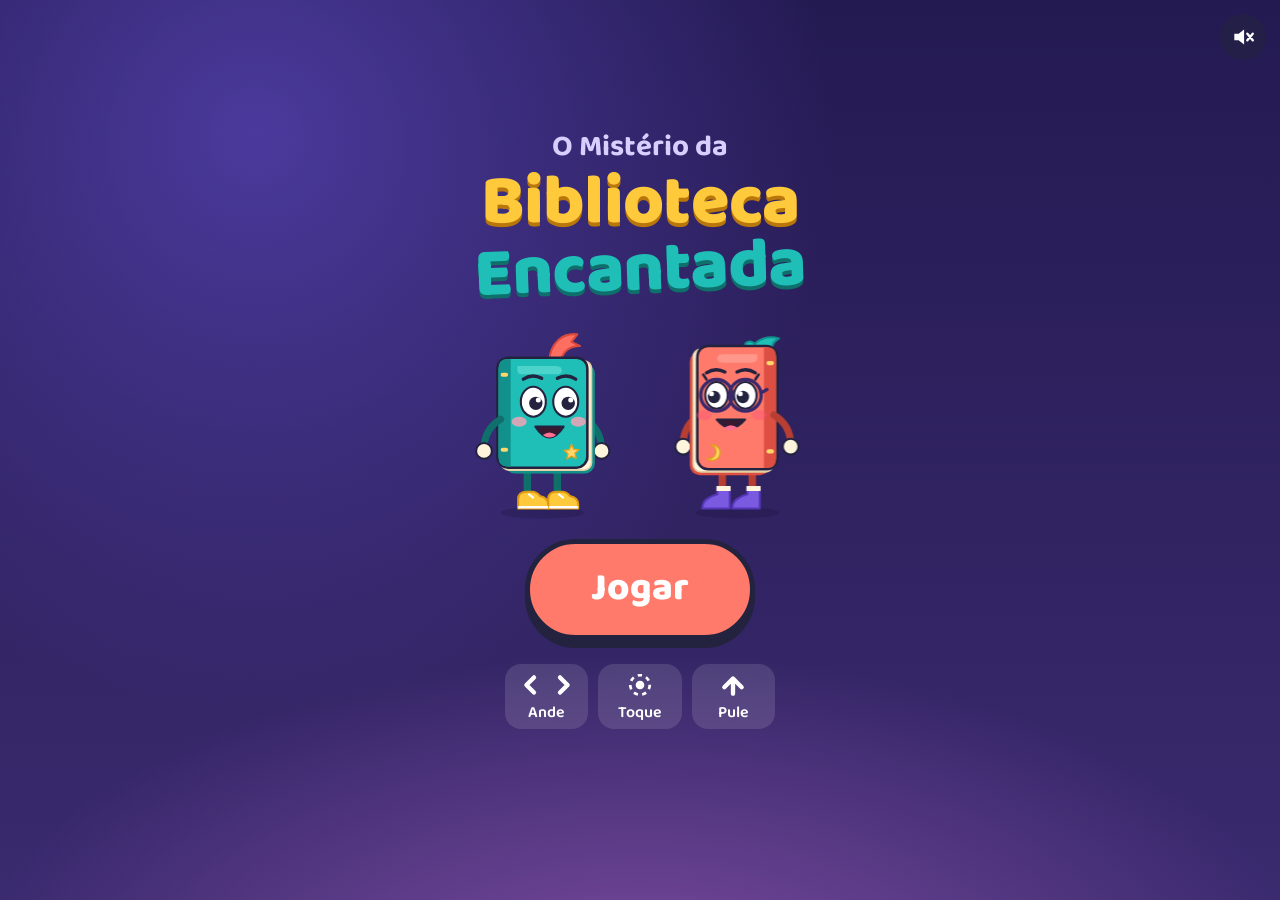
==== index.html @ 6176465b "O Mistério da Biblioteca Encantada: jogo completo com três fases Lilo e Lila (personagens em SVG), b" ====
<!doctype html>
<html lang="pt-BR">
<head>
  <meta charset="utf-8">
  <meta name="viewport" content="width=device-width, initial-scale=1, viewport-fit=cover">
  <title>O Mistério da Biblioteca Encantada</title>
  <meta name="description" content="Jogo educativo para crianças de 6 a 10 anos: ajude os livros vivos Lilo e Lila a recuperar as palavras mágicas da biblioteca.">
  <meta name="theme-color" content="#2a1c55">
  <meta name="robots" content="noindex">
  <link rel="icon" href="data:image/svg+xml,%3Csvg xmlns='http://www.w3.org/2000/svg' viewBox='0 0 64 64'%3E%3Crect x='12' y='8' width='40' height='50' rx='7' fill='%231fbfb8' stroke='%2323233f' stroke-width='4'/%3E%3Ccircle cx='26' cy='28' r='6' fill='%23fff'/%3E%3Ccircle cx='40' cy='28' r='6' fill='%23fff'/%3E%3Ccircle cx='27' cy='29' r='2.5' fill='%2323233f'/%3E%3Ccircle cx='41' cy='29' r='2.5' fill='%2323233f'/%3E%3Cpath d='M25 40q8 8 16 0z' fill='%233a1830'/%3E%3C/svg%3E">
  <link rel="preload" href="fonts/baloo2.woff2" as="font" type="font/woff2" crossorigin>
  <link rel="stylesheet" href="css/chars.css">
  <link rel="stylesheet" href="css/game.css">
</head>
<body>
<div id="game">
  <div id="stage">
    <div id="world"><div id="back" class="layer"></div><div id="mid" class="layer"></div><div id="things"></div></div>
    <div id="hud">
      <ol id="phases" aria-label="Fases"><li><span>1</span></li><li><span>2</span></li><li><span>3</span></li></ol>
      <div class="hud-btns">
        <button type="button" class="round sound" data-sound aria-pressed="false" aria-label="Ligar o som"><svg viewBox="0 0 24 24"><path d="M4 9v6h4l5 4V5L8 9z" fill="currentColor"/><path class="waves" d="M16 9q2 3 0 6M18.5 6.500q4.5 5.5 0 11" fill="none" stroke="currentColor" stroke-width="2" stroke-linecap="round"/><path class="mute" d="M16 9l5 6M21 9l-5 6" fill="none" stroke="currentColor" stroke-width="2.2" stroke-linecap="round"/></svg></button>
        <button type="button" class="round" id="b-home" aria-label="Voltar ao início"><svg viewBox="0 0 24 24"><path d="M4 11l8-7 8 7v9h-5v-6h-6v6H4z" fill="currentColor"/></svg></button>
      </div>
    </div>
  </div>

  <div id="tray">
    <div class="pad pad-l">
      <button type="button" class="ctl" id="b-left" aria-label="Andar para a esquerda"><svg viewBox="0 0 24 24"><path d="M15 4L7 12l8 8" fill="none" stroke="currentColor" stroke-width="4" stroke-linecap="round" stroke-linejoin="round"/></svg></button>
      <button type="button" class="ctl" id="b-right" aria-label="Andar para a direita"><svg viewBox="0 0 24 24"><path d="M9 4l8 8-8 8" fill="none" stroke="currentColor" stroke-width="4" stroke-linecap="round" stroke-linejoin="round"/></svg></button>
    </div>
    <div id="ctx" aria-live="polite"></div>
    <div class="pad pad-r">
      <button type="button" class="ctl act" id="b-act" aria-label="Investigar"><svg viewBox="0 0 24 24"><circle cx="10.5" cy="10.5" r="6" fill="none" stroke="currentColor" stroke-width="3.5"/><path d="M15 15l5.5 5.5" stroke="currentColor" stroke-width="4" stroke-linecap="round"/></svg></button>
      <button type="button" class="ctl jump" id="b-jump" aria-label="Pular"><svg viewBox="0 0 24 24"><path d="M4 14l8-8 8 8M12 7v13" fill="none" stroke="currentColor" stroke-width="4" stroke-linecap="round" stroke-linejoin="round"/></svg></button>
    </div>
  </div>

  <section id="start" class="screen" aria-labelledby="titulo">
    <button type="button" class="round sound corner" data-sound aria-pressed="false" aria-label="Ligar o som"><svg viewBox="0 0 24 24"><path d="M4 9v6h4l5 4V5L8 9z" fill="currentColor"/><path class="waves" d="M16 9q2 3 0 6M18.5 6.500q4.5 5.5 0 11" fill="none" stroke="currentColor" stroke-width="2" stroke-linecap="round"/><path class="mute" d="M16 9l5 6M21 9l-5 6" fill="none" stroke="currentColor" stroke-width="2.2" stroke-linecap="round"/></svg></button>
    <div class="start-in">
      <h1 id="titulo"><small>O Mistério da</small> <span>Biblioteca</span> <span class="t2">Encantada</span></h1>
      <div class="duo" aria-hidden="true"></div>
      <button type="button" class="play" data-play>Jogar</button>
      <ul class="how" aria-label="Como jogar">
        <li><svg viewBox="0 0 48 24"><path d="M12 5l-7 7 7 7M36 5l7 7-7 7" fill="none" stroke="currentColor" stroke-width="4" stroke-linecap="round" stroke-linejoin="round"/></svg>Ande</li>
        <li><svg viewBox="0 0 24 24"><circle cx="12" cy="12" r="4" fill="currentColor"/><circle cx="12" cy="12" r="9" fill="none" stroke="currentColor" stroke-width="2.5" stroke-dasharray="4 4"/></svg>Toque</li>
        <li><svg viewBox="0 0 24 24"><path d="M4 14l8-8 8 8M12 7v13" fill="none" stroke="currentColor" stroke-width="4" stroke-linecap="round" stroke-linejoin="round"/></svg>Pule</li>
      </ul>
      <p class="record"></p>
    </div>
  </section>

  <section id="end" class="screen" hidden aria-labelledby="fim">
    <div class="confetti" aria-hidden="true"></div>
    <div class="start-in">
      <h1 id="fim"><small>A biblioteca voltou a</small> <span>brilhar!</span></h1>
      <div class="duo" aria-hidden="true"></div>
      <div class="words" aria-label="Palavras mágicas recuperadas"></div>
      <div class="stars" aria-label="Estrelas"></div>
      <p class="best"></p>
      <button type="button" class="play" data-play>Jogar de novo</button>
    </div>
  </section>

  <div id="curtain" aria-hidden="true"><div><small></small><b></b></div></div>
</div>
<script src="js/chars.js"></script>
<script src="js/audio.js"></script>
<script src="js/scenes.js"></script>
<script src="js/game.js"></script>
</body>
</html>
---- css/chars.css ----
/* ---------- Lilo e Lila: animações ---------- */
.ch { display: block; width: 100%; height: 100%; overflow: visible; }
.ch-shadow { fill: rgb(20 16 50 / 0.22); transform-origin: 100px 230px; }
.ch-leg, .ch-arm, .ch-body, .ch-eye, .ch-rib, .ch-mouth, .ch-all, .ch-pupil { transform-box: view-box; }
.ch-all { transform-origin: 100px 228px; }
.ch-rib { transform-origin: 100px 40px; animation: rib 2.6s ease-in-out infinite; }
.ch-eye { animation: blink 4.2s infinite; }
.ch-lila .ch-eye { animation-delay: 1.3s; }
.m { display: none; }
.m-smile { display: block; }

/* parado: respira e balança de leve */
.st-idle .ch-body { animation: breathe 2.2s ease-in-out infinite; }
.st-idle .ch-arm-f { animation: sway 2.2s ease-in-out infinite; }
.st-idle .ch-arm-b { animation: sway 2.2s ease-in-out infinite reverse; }

/* andando */
.st-walk .ch-all { animation: bob 0.36s ease-in-out infinite; }
.st-walk .ch-leg-f { animation: step 0.36s linear infinite; }
.st-walk .ch-leg-b { animation: step 0.36s linear infinite -0.18s; }
.st-walk .ch-arm-f { animation: swing 0.36s linear infinite -0.18s; }
.st-walk .ch-arm-b { animation: swing 0.36s linear infinite; }
.st-walk .ch-body { transform: rotate(4deg); }

/* pulando */
.st-jump .ch-leg-f { transform: rotate(38deg); }
.st-jump .ch-leg-b { transform: rotate(-30deg); }
.st-jump .ch-arm-f { transform: rotate(118deg); }
.st-jump .ch-arm-b { transform: rotate(-118deg); }
.st-jump .ch-body { transform: scale(0.94, 1.07); }
.st-jump .m-smile, .st-wow .m-smile, .st-oops .m-smile, .st-happy .m-smile { display: none; }
.st-jump .m-grin, .st-happy .m-grin { display: block; }
.st-jump .ch-shadow { transform: scale(0.6); opacity: 0.6; }

/* comemorando */
.st-happy .ch-all { animation: hop 0.5s cubic-bezier(0.3, 0, 0.4, 1) infinite; }
.st-happy .ch-arm-f { animation: cheer-f 0.5s ease-in-out infinite; }
.st-happy .ch-arm-b { animation: cheer-b 0.5s ease-in-out infinite; }
.st-happy .ch-leg-f { animation: kick 0.5s ease-in-out infinite; }
.st-happy .ch-leg-b { animation: kick 0.5s ease-in-out infinite -0.25s; }
.st-happy .ch-rib { animation-duration: 0.5s; }

/* surpresa */
.st-wow .m-wow { display: block; }
.st-wow .ch-eye { animation: none; transform: scale(1.18); }
.st-wow .ch-brows { transform: translateY(-6px); }
.st-wow .ch-arm-f { transform: rotate(120deg); }
.st-wow .ch-arm-b { transform: rotate(-120deg); }
.st-wow .ch-all { animation: startle 0.45s ease-out; }

/* ops */
.st-oops .m-oops { display: block; }
.st-oops .ch-brow-l { transform: rotate(-16deg); }
.st-oops .ch-brow-r { transform: rotate(16deg); }
.st-oops .ch-all { animation: wobble 0.5s ease-in-out; }
.st-oops .ch-pupil { transform: translate(-3px, 3px); }

/* falando */
.talk .ch-mouth { animation: talk 0.28s ease-in-out infinite; }

.ch-leg, .ch-arm, .ch-body, .ch-brows, .ch-brow-l, .ch-brow-r, .ch-pupil, .ch-shadow { transition: transform 0.18s ease-out; }

@keyframes blink { 0%, 92%, 100% { transform: scaleY(1); } 95% { transform: scaleY(0.08); } }
@keyframes rib { 0%, 100% { transform: rotate(-4deg); } 50% { transform: rotate(6deg); } }
@keyframes breathe { 0%, 100% { transform: scale(1, 1); } 50% { transform: scale(1.015, 0.975); } }
@keyframes sway { 0%, 100% { transform: rotate(-4deg); } 50% { transform: rotate(6deg); } }
@keyframes bob { 0%, 100% { transform: translateY(0); } 50% { transform: translateY(-5px); } }
@keyframes step { 0% { transform: rotate(30deg); } 50% { transform: rotate(-30deg); } 100% { transform: rotate(30deg); } }
@keyframes swing { 0% { transform: rotate(34deg); } 50% { transform: rotate(-34deg); } 100% { transform: rotate(34deg); } }
@keyframes hop { 0%, 100% { transform: translateY(0) scale(1.04, 0.95); } 45% { transform: translateY(-26px) scale(0.97, 1.05); } }
@keyframes cheer-f { 0%, 100% { transform: rotate(100deg); } 50% { transform: rotate(132deg); } }
@keyframes cheer-b { 0%, 100% { transform: rotate(-100deg); } 50% { transform: rotate(-132deg); } }
@keyframes kick { 0%, 100% { transform: rotate(0); } 50% { transform: rotate(-28deg); } }
@keyframes startle { 0% { transform: translateY(0); } 40% { transform: translateY(-16px) scale(0.96, 1.06); } 100% { transform: translateY(0); } }
@keyframes wobble { 0%, 100% { transform: rotate(0); } 25% { transform: rotate(-5deg); } 75% { transform: rotate(5deg); } }
@keyframes talk { 0%, 100% { transform: scaleY(1); } 50% { transform: scaleY(0.55); } }

@media (prefers-reduced-motion: reduce) {
  .ch *, .ch { animation-duration: 0.01s !important; animation-iteration-count: 1 !important; }
}
---- css/game.css ----
/* O Mistério da Biblioteca Encantada — interface e cenários */
@font-face { font-family: 'Baloo'; src: url('../fonts/baloo2.woff2') format('woff2'); font-weight: 400 800; font-display: swap; }

:root {
  --ink: #23233f; --night: #2a1c55; --plum: #4a2e7a; --teal: #1fbfb8; --coral: #ff7a6b; --sun: #ffc93c; --cream: #fff8e1; --violet: #7a5ae0; --leaf: #5fb760;
  --font: 'Baloo', 'Trebuchet MS', 'Segoe UI', system-ui, sans-serif;
}
* { box-sizing: border-box; -webkit-tap-highlight-color: transparent; }
html, body { margin: 0; height: 100%; overflow: hidden; background: var(--night); overscroll-behavior: none; }
body { font-family: var(--font); font-weight: 600; color: var(--ink); user-select: none; -webkit-user-select: none; touch-action: manipulation; }
button { font: inherit; color: inherit; border: 0; background: none; padding: 0; cursor: pointer; touch-action: manipulation; }
button:focus-visible { outline: 4px solid #fff; outline-offset: 3px; }
svg { display: block; }
svg text { font-family: var(--font); }
[hidden] { display: none !important; }

#game { position: fixed; inset: 0; display: grid; grid-template-rows: minmax(0, 1fr) auto; background: var(--night); padding: env(safe-area-inset-top) env(safe-area-inset-right) env(safe-area-inset-bottom) env(safe-area-inset-left); }
#stage { position: relative; overflow: hidden; background: var(--night); }
#world { position: absolute; left: 0; top: 0; height: 600px; transform-origin: 0 0; will-change: transform; --s: 1; }
.layer { position: absolute; left: 0; top: 0; will-change: transform; }
#things { position: absolute; inset: 0; }

/* ---------- personagens no mundo ---------- */
.actor { position: absolute; left: 0; top: 0; width: 130px; height: 156px; pointer-events: none; will-change: transform; z-index: 5; }
.bubble { position: absolute; left: 0; top: 0; z-index: 7; max-width: 300px; width: max-content; padding: 8px 16px 9px; border-radius: 22px; background: #fff; border: 3px solid var(--ink); font-size: max(24px, calc(15px / var(--s))); font-weight: 700; line-height: 1.15; text-align: center; pointer-events: none; animation: pop-in 0.25s cubic-bezier(0.3, 1.6, 0.5, 1); }
.bubble::after { content: ''; position: absolute; left: 50%; bottom: -11px; width: 16px; height: 16px; margin-left: -8px; background: #fff; border: solid var(--ink); border-width: 0 3px 3px 0; transform: rotate(45deg); }
.b-lila { background: #fff1ee; } .b-lila::after { background: #fff1ee; }
@keyframes pop-in { from { opacity: 0; scale: 0.6; } }

/* ---------- coisas do cenário ---------- */
.spot, .float, .flower { position: absolute; display: block; }
.spot svg { width: 100%; height: 100%; overflow: visible; }
.spot .bang { position: absolute; left: 50%; top: -14px; width: 44px; height: 44px; margin-left: -22px; border-radius: 50%; background: var(--sun); border: 3px solid var(--ink); font-size: 30px; font-weight: 800; line-height: 38px; text-align: center; opacity: 0; scale: 0.4; transition: opacity 0.2s, scale 0.25s cubic-bezier(0.3, 1.6, 0.5, 1); pointer-events: none; }
.spot.near .bang { opacity: 1; scale: 1; animation: bounce 0.7s ease-in-out infinite; }
.spot.hint svg, .flower.hint, .float.hint { animation: glow 0.8s ease-in-out infinite alternate; }
.spot:hover svg { filter: brightness(1.08); }
@keyframes glow { from { filter: drop-shadow(0 0 0 #fff6a8); } to { filter: drop-shadow(0 0 18px #fff6a8) brightness(1.15); } }
@keyframes bounce { 0%, 100% { translate: 0 0; } 50% { translate: 0 -8px; } }
.shake { animation: shake 0.45s ease-in-out; }
@keyframes shake { 0%, 100% { translate: 0 0; rotate: 0deg; } 20% { translate: -7px 0; rotate: -5deg; } 50% { translate: 7px 0; rotate: 5deg; } 80% { translate: -4px 0; rotate: -3deg; } }

.tw { animation: twinkle 3s ease-in-out infinite; }
@keyframes twinkle { 50% { opacity: 0.2; } }
.glow { animation: flicker 4s ease-in-out infinite; }
@keyframes flicker { 0%, 100% { opacity: 0.11; } 50% { opacity: 0.17; } }

/* fase 1 */
.spot-estante .wob { transform-box: fill-box; transform-origin: 50% 100%; }
.spot-estante.go .wob { animation: wob 0.7s ease-in-out; }
@keyframes wob { 25% { transform: rotate(-6deg) translateY(-6px); } 60% { transform: rotate(5deg); } }
.spot-abajur .cone, .spot-abajur .shade { transition: opacity 0.3s, fill 0.3s; }
.spot-abajur.on .cone { opacity: 0.4; }
.spot-abajur.on .shade { fill: #ffd66b; }
.spot-bau .lid { transform-box: fill-box; transform-origin: 0% 100%; transition: transform 0.35s cubic-bezier(0.3, 1.5, 0.5, 1); }
.spot-bau .frog { transform: translateY(44px); transition: transform 0.4s cubic-bezier(0.3, 1.8, 0.5, 1) 0.1s; }
.spot-bau.open .lid { transform: rotate(-58deg); }
.spot-bau.open .frog { transform: translateY(-34px); }
.spot-globo .ball { transform-box: fill-box; transform-origin: center; }
.spot-globo.go .ball { animation: spin 0.9s cubic-bezier(0.3, 0, 0.3, 1); }
@keyframes spin { 0% { transform: rotate(0) scaleX(1); } 50% { transform: rotate(180deg) scaleX(0.8); } 100% { transform: rotate(360deg) scaleX(1); } }
.spot-coruja .open { display: none; }
.spot-coruja.awake .open { display: block; } .spot-coruja.awake .shut, .spot-coruja.awake .zzz { display: none; }
.spot-coruja.awake .owl { animation: startle 0.4s; transform-box: fill-box; transform-origin: 50% 100%; }
.zzz { animation: zzz 2.4s ease-in-out infinite; } .z2 { animation-delay: 0.8s; }
@keyframes zzz { 0% { opacity: 0; transform: translate(-6px, 8px); } 40% { opacity: 0.9; } 100% { opacity: 0; transform: translate(6px, -12px); } }
.aura { transform-box: fill-box; transform-origin: center; animation: aura 2.4s ease-in-out infinite; }
@keyframes aura { 50% { transform: scale(1.12); opacity: 0.3; } }
.tome { transform-box: fill-box; transform-origin: center; transition: transform 0.6s cubic-bezier(0.3, 1.5, 0.5, 1); }
.spot.open .tome { transform: translateY(-34px) rotate(-6deg) scale(1.12); filter: drop-shadow(0 0 16px #ffe27a); }
.spot.open .lock { display: none; }
.spot.open .aura { opacity: 0.5; }

.float { width: 68px; height: 68px; border-radius: 50%; background: radial-gradient(circle at 35% 30%, #fffbe0, #ffd23f 70%); border: 4px solid var(--ink); box-shadow: 0 0 22px 6px rgb(255 226 122 / 0.7); font-size: 34px; font-weight: 800; animation: floaty 2.2s ease-in-out infinite; z-index: 4; transition: scale 0.25s, opacity 0.25s; }
.float span { display: block; line-height: 60px; }
@keyframes floaty { 50% { translate: 0 -12px; } }
.float.gone, .popletter.gone { scale: 0; opacity: 0; }
.popletter { position: absolute; width: 60px; height: 60px; border-radius: 50%; background: radial-gradient(circle at 35% 30%, #fffbe0, #ffd23f 70%); border: 4px solid var(--ink); font-size: 32px; font-weight: 800; line-height: 52px; text-align: center; z-index: 6; animation: popup 0.6s cubic-bezier(0.3, 1.6, 0.5, 1); transition: scale 0.2s, opacity 0.2s; box-shadow: 0 0 22px 6px rgb(255 226 122 / 0.7); }
@keyframes popup { from { scale: 0.1; translate: 0 60px; } }

.spark { position: absolute; left: 0; top: 0; z-index: 8; pointer-events: none; }
.spark i { position: absolute; width: 14px; height: 14px; margin: -7px; border-radius: 50%; background: #ffe27a; animation: burst 0.75s ease-out forwards; }
.spark i:nth-child(1) { --dx: 80px; --dy: -20px; } .spark i:nth-child(2) { --dx: -80px; --dy: -30px; } .spark i:nth-child(3) { --dx: 40px; --dy: -90px; background: #fff; }
.spark i:nth-child(4) { --dx: -40px; --dy: -90px; } .spark i:nth-child(5) { --dx: 70px; --dy: 50px; background: #ff7a6b; } .spark i:nth-child(6) { --dx: -70px; --dy: 50px; background: #1fbfb8; }
@keyframes burst { to { transform: translate(var(--dx), var(--dy)) scale(0.2); opacity: 0; } }

/* fase 2 */
.cloud { animation: drift 16s ease-in-out infinite alternate; }
@keyframes drift { to { translate: 60px 0; } }
.sun { translate: 0 150px; transition: translate 1.8s cubic-bezier(0.3, 0, 0.3, 1); }
.sun .rays { transform-box: fill-box; transform-origin: center; animation: turn 24s linear infinite; }
@keyframes turn { to { transform: rotate(360deg); } }
.fx-sol .sun { translate: 0 -190px; }
.lv2 #back svg { filter: saturate(0.75) brightness(0.92); transition: filter 1.8s; }
.lv2.fx-sol #back svg { filter: none; }
.bigflower { transform-box: fill-box; transform-origin: 50% 100%; scale: 1 0; transition: scale 0.7s cubic-bezier(0.3, 1.3, 0.5, 1); }
.fx-flor .bigflower { scale: 1 1; }
.bf-head { transform-box: fill-box; transform-origin: 50% 100%; scale: 0.14; transition: scale 1s cubic-bezier(0.3, 1.5, 0.5, 1) 0.5s; }
.fx-flor .bf-head { scale: 1; animation: sway-big 3.4s ease-in-out infinite 1s; }
@keyframes sway-big { 50% { rotate: 5deg; } }
.cat { opacity: 0; transition: opacity 0.6s; }
.fx-gato .cat { opacity: 1; }
.cat .tail { transform-box: fill-box; transform-origin: 0 0; animation: wag 1.4s ease-in-out infinite; }
@keyframes wag { 50% { transform: rotate(-22deg); } }
.spot-placa .done { display: none; } .spot-placa.done .done { display: block; }
.dl, .dr { transform-box: fill-box; transition: transform 0.8s cubic-bezier(0.3, 0, 0.3, 1); }
.dl { transform-origin: 0 50%; } .dr { transform-origin: 100% 50%; }
.spot-portao.open .dl, .spot-portao.open .dr { transform: scaleX(0.16); }

.flower { width: 96px; height: 170px; z-index: 3; }
.flower svg { width: 100%; height: 100%; overflow: visible; }
.flower .petals, .flower > svg > circle, .flower text { transform-box: fill-box; transform-origin: center; transition: scale 0.4s cubic-bezier(0.3, 1.6, 0.5, 1), opacity 0.3s; }
.flower:not(.open) .petals { scale: 0.35; } .flower:not(.open) > svg > circle { scale: 0.55; } .flower:not(.open) text { opacity: 0; }
.flower.open { animation: nod 2.6s ease-in-out infinite; transform-origin: 50% 100%; }
.flower.open:nth-of-type(even) { animation-delay: 0.6s; }
@keyframes nod { 50% { rotate: 3deg; } }
.flower.picked text { opacity: 0; } .flower.picked .petals { animation: turn 1.2s ease-out; }
.flower.rest { opacity: 0.85; } .flower.rest text { opacity: 0; }

/* fase 3 */
.flame { transform-box: fill-box; transform-origin: 50% 100%; animation: flame 0.5s ease-in-out infinite alternate; }
@keyframes flame { to { transform: scale(0.9, 1.12) rotate(4deg); } }
.gem { transition: fill 0.4s; }
.gem.on { fill: #ffd23f; filter: drop-shadow(0 0 10px #ffe27a); animation: gem 0.5s cubic-bezier(0.3, 1.8, 0.5, 1); transform-box: fill-box; transform-origin: center; }
@keyframes gem { from { transform: scale(0.3); } }
.spot-ordem .tidy { display: none; } .spot-ordem.solved .tidy { display: block; } .spot-ordem.solved .mess { display: none; }
.spot-padrao.solved .mini text { display: none; }

/* ---------- topo ---------- */
#hud { position: absolute; inset: 0 0 auto 0; display: flex; justify-content: space-between; align-items: flex-start; padding: 10px 12px; pointer-events: none; z-index: 10; }
#hud > * { pointer-events: auto; }
#phases { display: flex; gap: 8px; margin: 0; padding: 6px 8px; list-style: none; background: rgb(35 35 63 / 0.55); border-radius: 99px; }
#phases li { width: 34px; height: 34px; border-radius: 50%; background: rgb(255 255 255 / 0.25); color: #fff; font-size: 18px; font-weight: 800; line-height: 34px; text-align: center; transition: background 0.3s, scale 0.3s; }
#phases li.now { background: var(--sun); color: var(--ink); scale: 1.12; }
#phases li.done { background: var(--leaf); }
.hud-btns { display: flex; gap: 8px; }
.round { display: grid; place-items: center; width: 46px; height: 46px; border-radius: 50%; background: rgb(35 35 63 / 0.55); color: #fff; }
.round svg { width: 26px; height: 26px; }
.sound .waves { display: none; } .sound.on .waves { display: block; } .sound.on .mute { display: none; }
.sound.on { background: var(--teal); color: var(--ink); }

/* ---------- bandeja de controles ---------- */
#tray { display: grid; grid-template-columns: auto minmax(0, 1fr) auto; align-items: center; gap: 10px; padding: 8px 12px; min-height: 96px; background: #33235f; border-top: 4px solid #1f1540; }
.pad { display: flex; gap: 10px; }
.ctl { display: grid; place-items: center; width: 66px; height: 66px; border-radius: 50%; background: var(--cream); color: var(--ink); border: 4px solid var(--ink); box-shadow: 0 5px 0 var(--ink); transition: translate 0.08s, box-shadow 0.08s, background 0.2s; }
.ctl svg { width: 34px; height: 34px; }
.ctl:active, .ctl.down { translate: 0 4px; box-shadow: 0 1px 0 var(--ink); }
.ctl.jump { background: var(--teal); }
.ctl.act { background: #b9b2d6; }
.ctl.act.ready { background: var(--sun); animation: bounce 0.7s ease-in-out infinite; }
#ctx { display: grid; place-items: center; min-height: 76px; min-width: 0; color: #fff; text-align: center; }

.chips { display: flex; flex-wrap: wrap; justify-content: center; gap: 8px; }
.chip, .slot { display: grid; place-items: center; width: 52px; height: 56px; border-radius: 14px; border: 3px dashed rgb(255 255 255 / 0.55); font-size: 30px; font-weight: 800; line-height: 1; color: var(--ink); }
.chip.on, .slot.on { border: 3px solid var(--ink); background: var(--sun); animation: pop-in 0.3s cubic-bezier(0.3, 1.6, 0.5, 1); }
.slot.wide { width: 70px; }
.tip { font-size: clamp(17px, 2.6vw, 22px); line-height: 1.25; }
.tip b { color: var(--sun); }
.tip .won { display: inline-block; padding: 2px 22px; border-radius: 16px; background: var(--sun); color: var(--ink); font-size: 34px; letter-spacing: 0.08em; animation: pop-in 0.4s cubic-bezier(0.3, 1.6, 0.5, 1); }

.puzzle, .story, .pattern, .order { display: flex; flex-wrap: wrap; align-items: center; justify-content: center; gap: 8px 16px; }
.hintpic { flex: none; display: grid; place-items: center; width: 68px; height: 68px; border-radius: 18px; background: var(--cream); border: 3px solid var(--ink); }
.slots { display: inline-flex; gap: 6px; vertical-align: middle; }
.tiles, .opts { display: flex; flex-wrap: wrap; justify-content: center; gap: 8px; }
.tile { min-width: 56px; height: 60px; padding: 0 12px; border-radius: 14px; background: var(--cream); color: var(--ink); border: 3px solid var(--ink); box-shadow: 0 4px 0 var(--ink); font-size: 30px; font-weight: 800; line-height: 1; transition: translate 0.08s, box-shadow 0.08s, opacity 0.2s, scale 0.2s; }
.tile:active { translate: 0 3px; box-shadow: 0 1px 0 var(--ink); }
.tile.used, .opt.used { opacity: 0.25; scale: 0.85; box-shadow: none; }
.puzzle.done .slot, .story.done .slot { background: var(--leaf); color: #fff; }
.story p { margin: 0; font-size: clamp(19px, 3vw, 26px); line-height: 1.5; }
.story .slot { width: 44px; height: 48px; font-size: 26px; display: inline-grid; } .story .slot.wide { width: 62px; }
.seq, .rule { display: flex; align-items: flex-end; gap: 6px; padding: 8px 12px; border-radius: 14px; background: rgb(255 255 255 / 0.12); }
.rule b { align-self: center; font-size: 24px; color: var(--sun); margin: 0 4px; }
.mb { display: block; width: 28px; height: 50px; border-radius: 5px; border: 3px solid var(--ink); font-style: normal; }
.mb.q { display: grid; place-items: center; background: var(--cream); color: var(--coral); font-size: 28px; font-weight: 800; animation: bounce 0.8s ease-in-out infinite; }
.opt { display: grid; place-items: end center; min-width: 62px; height: 68px; padding: 6px 8px; border-radius: 14px; background: var(--cream); border: 3px solid var(--ink); box-shadow: 0 4px 0 var(--ink); transition: opacity 0.2s, scale 0.2s; }
.pattern.done .seq { background: var(--leaf); }

.fly { position: fixed; left: 0; top: 0; z-index: 60; display: grid; place-items: center; min-width: 54px; height: 54px; padding: 0 8px; border-radius: 27px; background: var(--sun); border: 3px solid var(--ink); font-size: 28px; font-weight: 800; line-height: 1; pointer-events: none; }

/* ---------- telas de início e fim ---------- */
.screen { position: absolute; inset: 0; z-index: 30; display: grid; place-items: center; overflow: auto; padding: 16px; color: #fff; text-align: center;
  background: radial-gradient(60rem 30rem at 50% 110%, #7a4a9e, transparent 70%), radial-gradient(circle at 20% 15%, #4b3a9c, transparent 45%), linear-gradient(#241a52, #3a2a6e); }
.start-in { display: grid; justify-items: center; gap: clamp(8px, 2.2vh, 18px); width: min(100%, 34rem); }
.screen h1 { margin: 0; font-size: clamp(2.4rem, 9.5vw, 4.4rem); font-weight: 800; line-height: 0.95; letter-spacing: -0.01em; }
.screen h1 small { display: block; font-size: 0.42em; font-weight: 700; color: #d9cfff; margin-bottom: 0.3em; letter-spacing: 0; }
.screen h1 span { color: var(--sun); text-shadow: 0 4px 0 #b9770b; display: inline-block; }
.screen h1 .t2 { color: var(--teal); text-shadow: 0 4px 0 #0e6f6b; rotate: -2deg; }
.duo { display: flex; justify-content: center; gap: clamp(4px, 3vw, 28px); height: clamp(120px, 26vh, 200px); }
.duo .actor { position: static; width: auto; height: 100%; aspect-ratio: 200 / 240; }
.duo .actor:last-child { scale: -1 1; }
.play { min-width: 13rem; padding: 0.35em 1.6em 0.42em; border-radius: 99px; background: var(--coral); color: #fff; border: 5px solid var(--ink); box-shadow: 0 8px 0 var(--ink); font-size: clamp(1.7rem, 6vw, 2.4rem); font-weight: 800; animation: pulse 1.6s ease-in-out infinite; transition: translate 0.08s, box-shadow 0.08s; }
.play:active { translate: 0 6px; box-shadow: 0 2px 0 var(--ink); }
@keyframes pulse { 50% { scale: 1.05; } }
.how { display: flex; gap: 10px; margin: 6px 0 0; padding: 0; list-style: none; }
.how li { display: grid; justify-items: center; gap: 2px; min-width: 5.2rem; padding: 8px 10px 4px; border-radius: 16px; background: rgb(255 255 255 / 0.12); font-size: 1rem; }
.how svg { height: 26px; }
.record, .best { margin: 0; min-height: 1.2em; font-size: 1.05rem; color: #d9cfff; }
.corner { position: absolute; right: 14px; top: 14px; }

.words { display: flex; flex-wrap: wrap; justify-content: center; gap: 8px; }
.words span { padding: 2px 14px; border-radius: 12px; background: var(--cream); color: var(--ink); border: 3px solid var(--ink); font-size: 1.25rem; font-weight: 800; animation: pop-in 0.4s cubic-bezier(0.3, 1.6, 0.5, 1) both; animation-delay: calc(var(--i) * 0.15s + 0.3s); }
.stars { display: flex; flex-wrap: wrap; justify-content: center; gap: 6px 18px; }
.stars small { display: block; font-size: 0.85rem; color: #d9cfff; }
.stars i { font-style: normal; font-size: 2rem; line-height: 1; color: rgb(255 255 255 / 0.25); }
.stars i.on { color: var(--sun); display: inline-block; animation: pop-in 0.4s cubic-bezier(0.3, 1.8, 0.5, 1) both; animation-delay: calc(var(--i) * 0.12s + 0.8s); }
.confetti { position: absolute; inset: 0; overflow: hidden; pointer-events: none; }
.confetti i { position: absolute; top: -20px; width: 12px; height: 18px; border-radius: 3px; animation: fall linear infinite; }
@keyframes fall { to { transform: translateY(105vh) rotate(720deg); } }

#curtain { position: absolute; inset: 0; z-index: 40; display: grid; place-items: center; background: linear-gradient(#ffd66b, #ffb84d); color: var(--ink); text-align: center; translate: 0 -105%; transition: translate 0.55s cubic-bezier(0.6, 0, 0.3, 1); pointer-events: none; }
#curtain.in { translate: 0 0; }
#curtain small { display: block; font-size: 1.4rem; font-weight: 700; }
#curtain b { display: block; padding: 0 1rem; font-size: clamp(2rem, 8vw, 3.6rem); font-weight: 800; line-height: 1; }
#game:not(.playing) #hud, #game.ended #hud { display: none; }

/* ---------- telas em pé (celular) ---------- */
@media (orientation: portrait) {
  #tray { grid-template-columns: 1fr 1fr; grid-template-areas: 'ctx ctx' 'l r'; gap: 8px; padding: 10px 14px 12px; }
  #ctx { grid-area: ctx; min-height: 132px; }
  .pad-l { grid-area: l; } .pad-r { grid-area: r; justify-content: flex-end; }
  .ctl { width: 70px; height: 70px; }
}
@media (orientation: landscape) and (max-height: 480px) {
  #tray { min-height: 78px; padding: 5px 10px; }
  .ctl { width: 56px; height: 56px; } .ctl svg { width: 28px; height: 28px; }
  #ctx { min-height: 62px; }
  .chip, .slot { width: 42px; height: 46px; font-size: 24px; } .slot.wide { width: 58px; }
  .tile { min-width: 46px; height: 48px; font-size: 24px; } .hintpic { width: 54px; height: 54px; } .hintpic svg { width: 42px; height: 42px; }
  .opt { height: 62px; min-width: 52px; }
  .duo { height: 96px; } .how { display: none; } .screen h1 { font-size: 2.1rem; } .play { font-size: 1.5rem; }
}
@media (prefers-reduced-motion: reduce) {
  .play, .ctl.act.ready, .float, .flower.open, .cloud, .confetti i, .tw, .glow, .sun .rays { animation: none !important; }
}
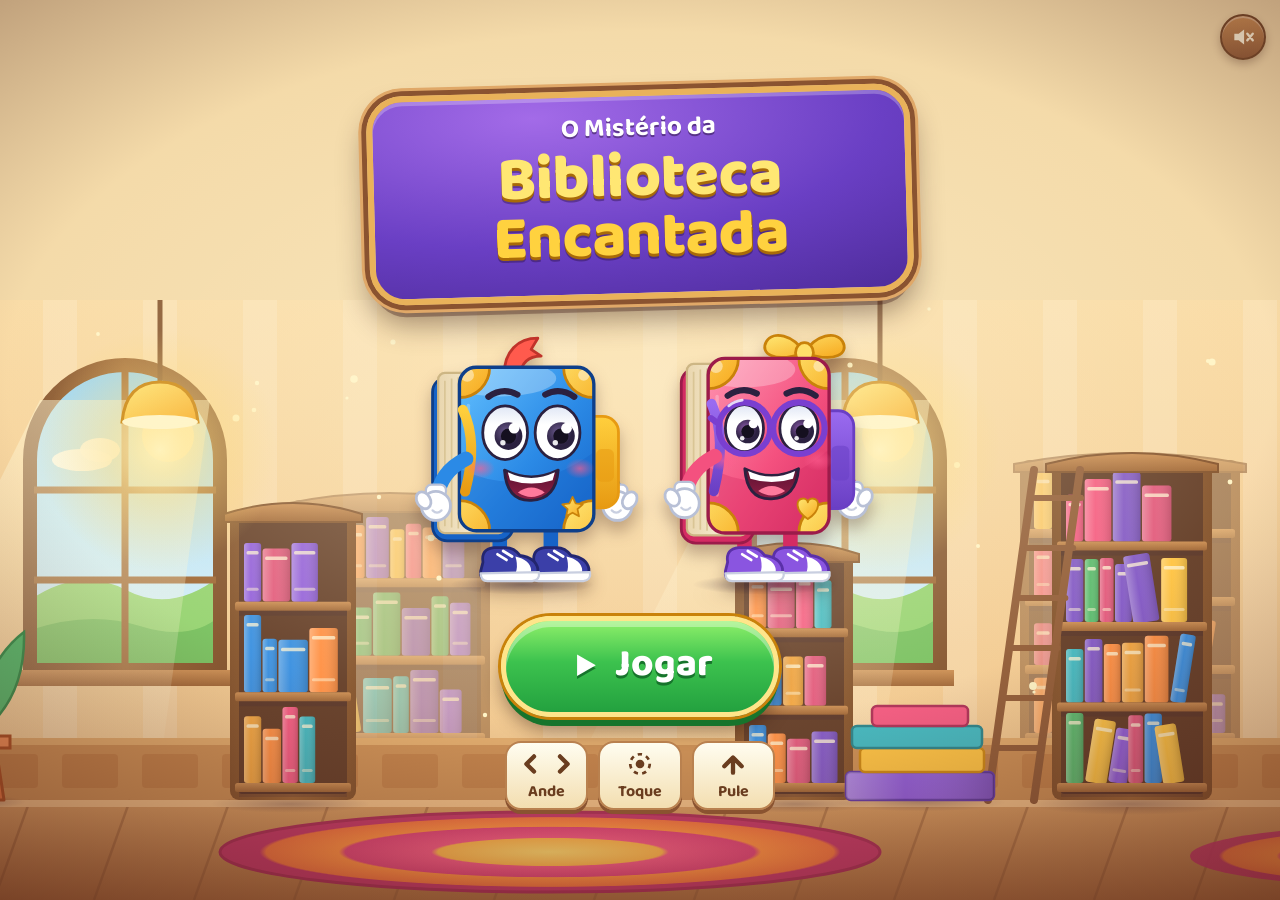
==== commit b3d6e5b0: "Polimento visual: mascotes com volume, cenários de livro ilustrado e interface em madeira e pergamin" ====
--- a/index.html
+++ b/index.html
@@ -5,7 +5,7 @@
   <meta name="viewport" content="width=device-width, initial-scale=1, viewport-fit=cover">
   <title>O Mistério da Biblioteca Encantada</title>
   <meta name="description" content="Jogo educativo para crianças de 6 a 10 anos: ajude os livros vivos Lilo e Lila a recuperar as palavras mágicas da biblioteca.">
-  <meta name="theme-color" content="#2a1c55">
+  <meta name="theme-color" content="#7c4a25">
   <meta name="robots" content="noindex">
   <link rel="icon" href="data:image/svg+xml,%3Csvg xmlns='http://www.w3.org/2000/svg' viewBox='0 0 64 64'%3E%3Crect x='12' y='8' width='40' height='50' rx='7' fill='%231fbfb8' stroke='%2323233f' stroke-width='4'/%3E%3Ccircle cx='26' cy='28' r='6' fill='%23fff'/%3E%3Ccircle cx='40' cy='28' r='6' fill='%23fff'/%3E%3Ccircle cx='27' cy='29' r='2.5' fill='%2323233f'/%3E%3Ccircle cx='41' cy='29' r='2.5' fill='%2323233f'/%3E%3Cpath d='M25 40q8 8 16 0z' fill='%233a1830'/%3E%3C/svg%3E">
   <link rel="preload" href="fonts/baloo2.woff2" as="font" type="font/woff2" crossorigin>
@@ -15,7 +15,7 @@
 <body>
 <div id="game">
   <div id="stage">
-    <div id="world"><div id="back" class="layer"></div><div id="mid" class="layer"></div><div id="things"></div></div>
+    <div id="world"><div id="back" class="layer"></div><div id="mid" class="layer"></div><div id="things"></div><div id="fore" class="layer"></div></div>
     <div id="hud">
       <ol id="phases" aria-label="Fases"><li><span>1</span></li><li><span>2</span></li><li><span>3</span></li></ol>
       <div class="hud-btns">
@@ -39,10 +39,11 @@
 
   <section id="start" class="screen" aria-labelledby="titulo">
     <button type="button" class="round sound corner" data-sound aria-pressed="false" aria-label="Ligar o som"><svg viewBox="0 0 24 24"><path d="M4 9v6h4l5 4V5L8 9z" fill="currentColor"/><path class="waves" d="M16 9q2 3 0 6M18.5 6.500q4.5 5.5 0 11" fill="none" stroke="currentColor" stroke-width="2" stroke-linecap="round"/><path class="mute" d="M16 9l5 6M21 9l-5 6" fill="none" stroke="currentColor" stroke-width="2.2" stroke-linecap="round"/></svg></button>
+    <div class="bg" aria-hidden="true"></div>
     <div class="start-in">
-      <h1 id="titulo"><small>O Mistério da</small> <span>Biblioteca</span> <span class="t2">Encantada</span></h1>
+      <h1 id="titulo" class="plaque"><small>O Mistério da</small> <span>Biblioteca</span> <span class="t2">Encantada</span></h1>
       <div class="duo" aria-hidden="true"></div>
-      <button type="button" class="play" data-play>Jogar</button>
+      <button type="button" class="play" data-play><svg viewBox="0 0 24 24" aria-hidden="true"><path d="M7 4.5v15l13-7.5z" fill="currentColor"/></svg>Jogar</button>
       <ul class="how" aria-label="Como jogar">
         <li><svg viewBox="0 0 48 24"><path d="M12 5l-7 7 7 7M36 5l7 7-7 7" fill="none" stroke="currentColor" stroke-width="4" stroke-linecap="round" stroke-linejoin="round"/></svg>Ande</li>
         <li><svg viewBox="0 0 24 24"><circle cx="12" cy="12" r="4" fill="currentColor"/><circle cx="12" cy="12" r="9" fill="none" stroke="currentColor" stroke-width="2.5" stroke-dasharray="4 4"/></svg>Toque</li>
@@ -53,14 +54,15 @@
   </section>
 
   <section id="end" class="screen" hidden aria-labelledby="fim">
+    <div class="bg" aria-hidden="true"></div>
     <div class="confetti" aria-hidden="true"></div>
     <div class="start-in">
-      <h1 id="fim"><small>A biblioteca voltou a</small> <span>brilhar!</span></h1>
+      <h1 id="fim" class="plaque"><small>A biblioteca voltou a</small> <span>brilhar!</span></h1>
       <div class="duo" aria-hidden="true"></div>
       <div class="words" aria-label="Palavras mágicas recuperadas"></div>
       <div class="stars" aria-label="Estrelas"></div>
       <p class="best"></p>
-      <button type="button" class="play" data-play>Jogar de novo</button>
+      <button type="button" class="play" data-play><svg viewBox="0 0 24 24" aria-hidden="true"><path d="M7 4.5v15l13-7.5z" fill="currentColor"/></svg>Jogar de novo</button>
     </div>
   </section>
 
--- a/css/chars.css
+++ b/css/chars.css
@@ -1,9 +1,9 @@
 /* ---------- Lilo e Lila: animações ---------- */
 .ch { display: block; width: 100%; height: 100%; overflow: visible; }
-.ch-shadow { fill: rgb(20 16 50 / 0.22); transform-origin: 100px 230px; }
+.ch-shadow { transform-origin: 118px 238px; }
 .ch-leg, .ch-arm, .ch-body, .ch-eye, .ch-rib, .ch-mouth, .ch-all, .ch-pupil { transform-box: view-box; }
-.ch-all { transform-origin: 100px 228px; }
-.ch-rib { transform-origin: 100px 40px; animation: rib 2.6s ease-in-out infinite; }
+.ch-all { transform-origin: 118px 236px; }
+.ch-rib { transform-origin: 110px 46px; animation: rib 2.6s ease-in-out infinite; }
 .ch-eye { animation: blink 4.2s infinite; }
 .ch-lila .ch-eye { animation-delay: 1.3s; }
 .m { display: none; }
--- a/css/game.css
+++ b/css/game.css
@@ -114,7 +114,10 @@
 .flower.open:nth-of-type(even) { animation-delay: 0.6s; }
 @keyframes nod { 50% { rotate: 3deg; } }
 .flower.picked text { opacity: 0; } .flower.picked .petals { animation: turn 1.2s ease-out; }
-.flower.rest { opacity: 0.85; } .flower.rest text { opacity: 0; }
+.flower .smile { opacity: 0; transition: opacity 0.3s 0.3s; }
+.flower.picked .smile { opacity: 1; }
+.flower.rest text { opacity: 0; }
+.flower.rest:not(.picked) { opacity: 0.8; }
 
 /* fase 3 */
 .flame { transform-box: fill-box; transform-origin: 50% 100%; animation: flame 0.5s ease-in-out infinite alternate; }
@@ -231,3 +234,119 @@
 @media (prefers-reduced-motion: reduce) {
   .play, .ctl.act.ready, .float, .flower.open, .cloud, .confetti i, .tw, .glow, .sun .rays { animation: none !important; }
 }
+
+/* ==========================================================================
+   DIREÇÃO DE ARTE — livro ilustrado: madeira, pergaminho, dourado e luz quente
+   ========================================================================== */
+:root { --ink: #4a2b3c; --wood1: #c98a4f; --wood2: #8a5330; --wood3: #6a3d1f; --parch: #fff6dc; --parch2: #f3deb0; --gold1: #ffe773; --gold2: #f7a81d; --goldline: #c9820a; --green1: #7fe06a; --green2: #2fa64a; }
+html, body, #game { background: #5a3320; }
+#stage { background: #f3d9a8; }
+#stage::after { content: ''; position: absolute; inset: 0; pointer-events: none; z-index: 9; background: radial-gradient(120% 90% at 50% 40%, transparent 55%, rgb(60 25 20 / 0.34)); }
+#fore { z-index: 8; pointer-events: none; }
+.fore-art { opacity: 0.96; }
+.actor { width: 178px; height: 193px; }
+
+/* luz e vida nos cenários */
+.beam { animation: beam 6s ease-in-out infinite alternate; }
+@keyframes beam { from { opacity: 0.55; } to { opacity: 1; } }
+.glow { animation: flicker 3.2s ease-in-out infinite; opacity: 1; }
+@keyframes flicker { 0%, 100% { opacity: 0.55; } 50% { opacity: 0.8; } }
+.vine { animation: vine 5s ease-in-out infinite alternate; }
+@keyframes vine { from { transform: rotate(-2deg); } to { transform: rotate(3deg); } }
+.tw { animation: mote 4.5s ease-in-out infinite; }
+@keyframes mote { 0%, 100% { opacity: 0.15; translate: 0 6px; } 50% { opacity: 0.9; translate: 0 -8px; } }
+.bfly { animation: flutter 9s ease-in-out infinite alternate; }
+@keyframes flutter { 0% { translate: 0 0; } 25% { translate: 60px -40px; } 50% { translate: 130px 10px; } 75% { translate: 70px -60px; } 100% { translate: 0 -20px; } }
+.bfly .wing { transform-box: fill-box; transform-origin: center; animation: wing 0.28s ease-in-out infinite alternate; }
+@keyframes wing { to { transform: scaleX(0.35); } }
+.flag, .banner { transform-box: fill-box; transform-origin: 0 50%; animation: wave 2.4s ease-in-out infinite alternate; }
+.banner { transform-origin: 50% 0; }
+@keyframes wave { to { transform: skewY(5deg); } }
+.aura { animation: aura 2.4s ease-in-out infinite; opacity: 0.75; }
+@keyframes aura { 50% { transform: scale(1.1); opacity: 1; } }
+.spot-abajur.on .cone { opacity: 0.95; }
+.spot-abajur.on .shade { fill: #ffd45a; stroke: #c9820a; }
+.gem.on { fill: #ffd23f; stroke: #c9820a; }
+.spot.hint svg, .flower.hint, .float.hint { animation: glow 0.8s ease-in-out infinite alternate; }
+@keyframes glow { from { filter: drop-shadow(0 0 0 #fff3a0); } to { filter: drop-shadow(0 0 16px #fff3a0) brightness(1.12); } }
+
+/* balões de fala: papel creme, traço suave */
+.bubble { background: var(--parch); border: 2.5px solid #b9814f; color: var(--ink); border-radius: 24px; padding: 9px 18px 10px; box-shadow: 0 6px 0 rgb(74 43 60 / 0.16); }
+.bubble::after { background: var(--parch); border-color: #b9814f; border-width: 0 2.5px 2.5px 0; bottom: -10px; }
+.b-lila { background: #ffeef3; } .b-lila::after { background: #ffeef3; }
+
+/* letras flutuantes e que saltam: medalhas douradas */
+.float, .popletter, .fly { background: radial-gradient(circle at 35% 28%, #fffbe0, var(--gold1) 45%, var(--gold2)); border: 3px solid var(--goldline); color: var(--ink); box-shadow: 0 0 0 4px rgb(255 246 200 / 0.55), 0 0 26px 8px rgb(255 216 106 / 0.75); }
+.fly { box-shadow: 0 4px 10px rgb(74 43 60 / 0.3); }
+.spot .bang { background: radial-gradient(circle at 35% 28%, #fffbe0, var(--gold1) 45%, var(--gold2)); border: 3px solid var(--goldline); color: var(--ink); box-shadow: 0 4px 8px rgb(74 43 60 / 0.3); }
+
+/* topo: medalhões em faixa de madeira */
+#phases { gap: 6px; padding: 6px 10px; border-radius: 20px; background: linear-gradient(var(--wood1), var(--wood2)); border: 2.5px solid var(--wood3); box-shadow: inset 0 2px 0 rgb(255 255 255 / 0.3), 0 4px 8px rgb(60 25 20 / 0.3); }
+#phases li { width: 36px; height: 36px; line-height: 32px; background: #7c4a25; color: #e9c79a; border: 2px solid var(--wood3); box-shadow: inset 0 2px 4px rgb(0 0 0 / 0.3); }
+#phases li.now { background: radial-gradient(circle at 35% 28%, #fffbe0, var(--gold1) 45%, var(--gold2)); color: var(--ink); border-color: var(--goldline); box-shadow: 0 0 12px 3px rgb(255 216 106 / 0.8); }
+#phases li.done { background: radial-gradient(circle at 35% 28%, #c9f5b8, var(--green1) 45%, var(--green2)); color: #fff; border-color: #1f7a36; box-shadow: none; }
+.round { background: linear-gradient(var(--wood1), var(--wood2)); border: 2.5px solid var(--wood3); color: var(--parch); box-shadow: inset 0 2px 0 rgb(255 255 255 / 0.3), 0 4px 8px rgb(60 25 20 / 0.3); }
+.sound.on { background: radial-gradient(circle at 35% 28%, #c9f5b8, var(--green1) 45%, var(--green2)); border-color: #1f7a36; color: #fff; }
+
+/* bandeja: prateleira de madeira */
+#tray { background:
+  repeating-linear-gradient(90deg, rgb(0 0 0 / 0) 0 180px, rgb(60 25 20 / 0.12) 180px 183px),
+  linear-gradient(#b9763f, #8a5330 60%, #6f4226); border-top: 0; box-shadow: inset 0 6px 0 #e0a868, inset 0 9px 0 rgb(60 25 20 / 0.2); padding-top: 16px; }
+.ctl { background: radial-gradient(circle at 35% 25%, #fffdf0, var(--parch) 40%, var(--parch2)); color: var(--wood3); border: 3px solid var(--goldline); box-shadow: 0 5px 0 #6a3d1f, 0 8px 10px rgb(40 15 10 / 0.35), inset 0 -4px 0 rgb(201 130 10 / 0.18); }
+.ctl:active, .ctl.down { translate: 0 4px; box-shadow: 0 1px 0 #6a3d1f, 0 2px 4px rgb(40 15 10 / 0.35), inset 0 -2px 0 rgb(201 130 10 / 0.18); }
+.ctl.jump { background: radial-gradient(circle at 35% 25%, #d6ffc4, var(--green1) 40%, var(--green2)); color: #fff; border-color: #1f7a36; }
+.ctl.act { background: radial-gradient(circle at 35% 25%, #fffdf0, #e9dcc0 40%, #cdb894); color: #8a7a5c; border-color: #a8926a; }
+.ctl.act.ready { background: radial-gradient(circle at 35% 25%, #fffbe0, var(--gold1) 40%, var(--gold2)); color: var(--wood3); border-color: var(--goldline); }
+#ctx { color: var(--parch); text-shadow: 0 2px 0 rgb(60 25 20 / 0.45); }
+#ctx .slot, #ctx .chip, #ctx .tile, #ctx .tip .won { text-shadow: none; }
+
+/* letras: encaixes entalhados e blocos de madeira clara */
+.chip, .slot { border: 0; border-radius: 12px; background: rgb(60 25 20 / 0.32); box-shadow: inset 0 3px 6px rgb(30 10 5 / 0.5), 0 1px 0 rgb(255 255 255 / 0.25); color: var(--ink); }
+.chip.on, .slot.on { border: 2.5px solid var(--goldline); background: radial-gradient(circle at 35% 25%, #fffbe0, var(--gold1) 50%, var(--gold2)); box-shadow: 0 3px 0 #a86a08, 0 5px 8px rgb(40 15 10 / 0.3); }
+.tile, .opt { background: linear-gradient(#fffdf0, var(--parch2)); color: var(--ink); border: 2.5px solid #b9814f; box-shadow: 0 4px 0 #8a5330, 0 6px 8px rgb(40 15 10 / 0.3); }
+.tile:active, .opt:active { translate: 0 3px; box-shadow: 0 1px 0 #8a5330; }
+.hintpic { background: linear-gradient(#fffdf0, var(--parch2)); border: 2.5px solid #b9814f; box-shadow: 0 4px 0 #8a5330, 0 6px 8px rgb(40 15 10 / 0.3); border-radius: 16px; }
+.puzzle.done .slot, .story.done .slot { background: radial-gradient(circle at 35% 25%, #d6ffc4, var(--green1) 50%, var(--green2)); border-color: #1f7a36; color: #fff; box-shadow: 0 3px 0 #1f7a36; }
+.tip b { color: var(--gold1); }
+.tip .won { background: radial-gradient(circle at 35% 25%, #fffbe0, var(--gold1) 50%, var(--gold2)); border: 2.5px solid var(--goldline); box-shadow: 0 4px 0 #a86a08; }
+.seq, .rule { background: rgb(60 25 20 / 0.3); box-shadow: inset 0 3px 6px rgb(30 10 5 / 0.45); }
+.mb { border: 2.5px solid rgb(74 43 60 / 0.55); border-radius: 6px; box-shadow: inset 4px 0 0 rgb(255 255 255 / 0.25); }
+.mb.q { color: #c22f63; }
+.rule b { color: var(--gold1); }
+.pattern.done .seq { background: var(--green2); }
+
+/* telas de início e fim: a biblioteca ao fundo, placa de madeira, botão verde */
+.screen { background: #f3d9a8; color: var(--ink); overflow: hidden; }
+.screen .bg { position: absolute; inset: 0; overflow: hidden; }
+.screen .bg > div { position: absolute; left: 50%; bottom: 0; width: 2300px; height: 600px; margin-left: -1150px; transform-origin: 50% 100%; scale: max(1.25, calc(100vh / 560px)); translate: 240px 0; }
+.screen .bg svg { position: absolute; left: 0; top: 0; }
+.screen .bg::after { content: ''; position: absolute; inset: 0; background: radial-gradient(90% 70% at 50% 42%, rgb(255 244 210 / 0.5), rgb(255 232 180 / 0.1) 55%, rgb(74 30 20 / 0.5)); }
+.start-in { position: relative; z-index: 2; }
+.screen h1.plaque { padding: 0.32em 0.9em 0.42em; border-radius: 36px; font-size: clamp(2rem, 8vw, 3.9rem);
+  background: radial-gradient(120% 120% at 30% 10%, #a36be8, #6a3fc4 55%, #4b2a96); border: 6px solid #e9b25a;
+  box-shadow: 0 0 0 5px #8a5330, 0 0 0 8px #e0a868, 0 14px 0 -2px rgb(60 25 20 / 0.35), 0 18px 30px rgb(40 15 10 / 0.45), inset 0 4px 0 rgb(255 255 255 / 0.25); rotate: -1.5deg; }
+.screen h1 small { color: #fff; text-shadow: 0 2px 0 rgb(40 15 60 / 0.5); }
+.screen h1 span { color: var(--gold1); text-shadow: 0 3px 0 #a86a08, 0 5px 0 rgb(40 15 60 / 0.4); }
+.screen h1 .t2 { color: #ffd23f; text-shadow: 0 3px 0 #a86a08, 0 5px 0 rgb(40 15 60 / 0.4); rotate: 0deg; }
+.duo { height: clamp(150px, 34vh, 280px); gap: 0; filter: drop-shadow(0 10px 8px rgb(60 25 20 / 0.3)); }
+.duo .actor { aspect-ratio: 230 / 250; }
+.duo .actor:last-child { scale: 1; margin-left: -3%; }
+.play { display: inline-flex; align-items: center; justify-content: center; gap: 0.35em; min-width: 12rem; color: #fff; background: linear-gradient(#8ff06a, #3cc24e 45%, #23a13f); border: 5px solid #ffe58a; box-shadow: 0 0 0 3px #c9820a, 0 9px 0 #17742c, 0 14px 18px rgb(40 15 10 / 0.4), inset 0 6px 0 rgb(255 255 255 / 0.35); text-shadow: 0 3px 0 #17742c; }
+.play svg { width: 0.9em; height: 0.9em; filter: drop-shadow(0 3px 0 #17742c); }
+.play:active { translate: 0 6px; box-shadow: 0 0 0 3px #c9820a, 0 3px 0 #17742c, inset 0 6px 0 rgb(255 255 255 / 0.35); }
+.how li { background: linear-gradient(#fffdf0, var(--parch2)); color: var(--wood3); border: 2.5px solid #b9814f; box-shadow: 0 4px 0 #8a5330; font-weight: 700; }
+.record, .best { color: var(--wood3); font-weight: 700; padding: 2px 14px; border-radius: 99px; background: rgb(255 246 220 / 0.85); min-height: 0; }
+.record:empty { display: none; }
+.words span { background: radial-gradient(circle at 35% 25%, #fffbe0, var(--gold1) 50%, var(--gold2)); border: 2.5px solid var(--goldline); box-shadow: 0 4px 0 #a86a08; }
+.stars { padding: 8px 18px 10px; border-radius: 20px; background: linear-gradient(#fffdf0, var(--parch2)); border: 2.5px solid #b9814f; box-shadow: 0 5px 0 #8a5330; }
+.stars small { color: var(--wood3); }
+.stars i { color: #d9c595; }
+.stars i.on { color: var(--gold2); text-shadow: 0 2px 0 #a86a08; }
+#curtain { background: radial-gradient(120% 100% at 50% 30%, #fffdf0, var(--parch2) 70%, #e3c48a); color: var(--wood3); }
+#curtain > div { padding: 1.2rem 2.4rem 1.5rem; border-radius: 28px; border: 4px double #b9814f; }
+#curtain b { color: #6a3fc4; text-shadow: 0 3px 0 rgb(255 255 255 / 0.8); }
+@media (orientation: landscape) and (max-height: 480px) {
+  .duo { height: 120px; } .screen h1.plaque { font-size: 1.7rem; border-width: 4px; } .play { font-size: 1.4rem; }
+  .screen .start-in { grid-template-columns: auto auto; align-items: center; column-gap: 1.5rem; width: auto; }
+  .screen .start-in > h1 { grid-column: 1 / -1; } #end .words, #end .stars, #end .best { grid-column: 1 / -1; }
+}
